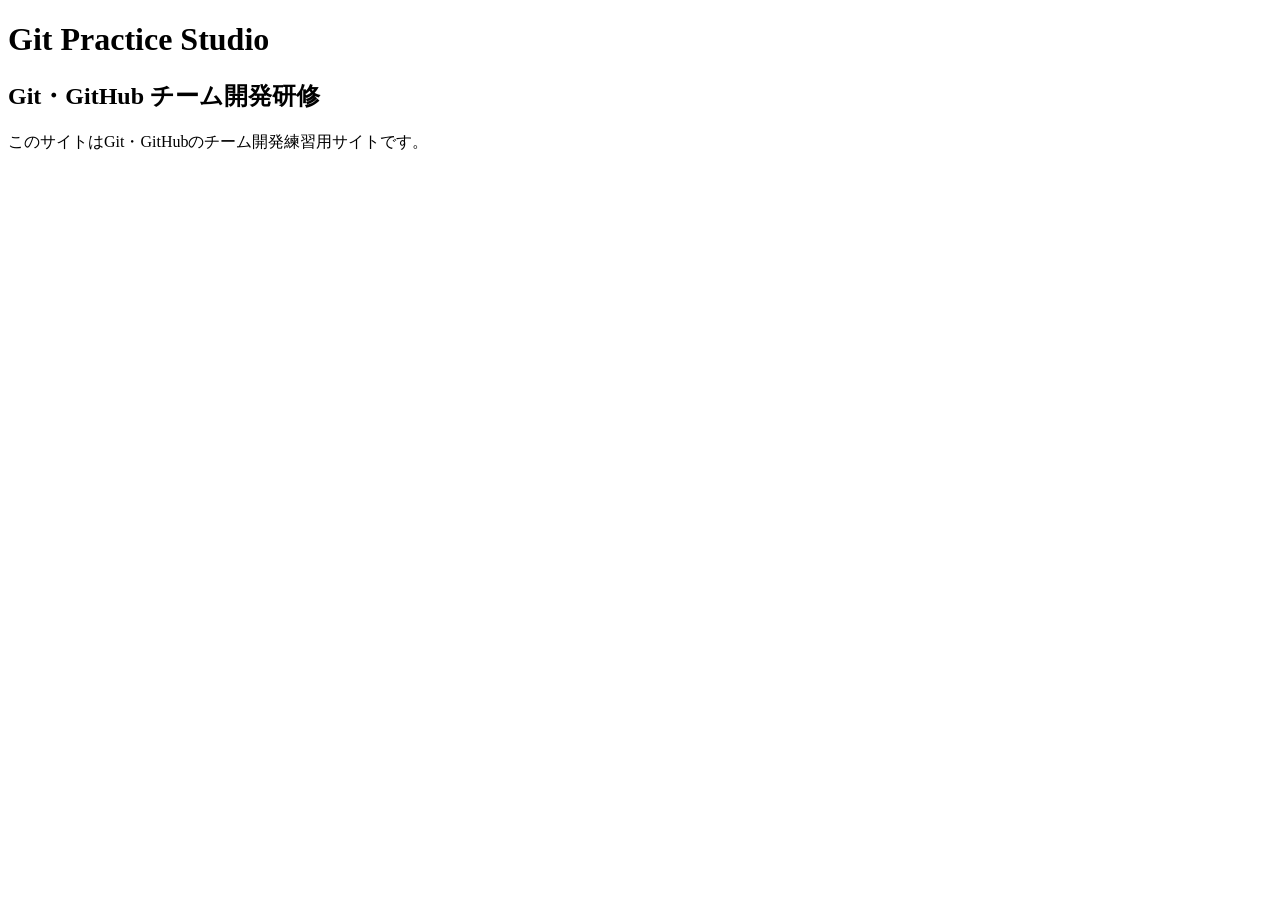
==== index.html @ be9e7ad2 "Create index.html" ====
<!DOCTYPE html>
<html lang="ja">
<head>
  <meta charset="UTF-8">
  <meta name="viewport" content="width=device-width, initial-scale=1.0">
  <title>Git Practice Studio</title>
  <link rel="stylesheet" href="./css/common.css">
</head>
<body>

  <header>
    <h1>Git Practice Studio</h1>
  </header>

  <main>
    <h2>Git・GitHub チーム開発研修</h2>
    <p>このサイトはGit・GitHubのチーム開発練習用サイトです。</p>
  </main>

</body>
</html>
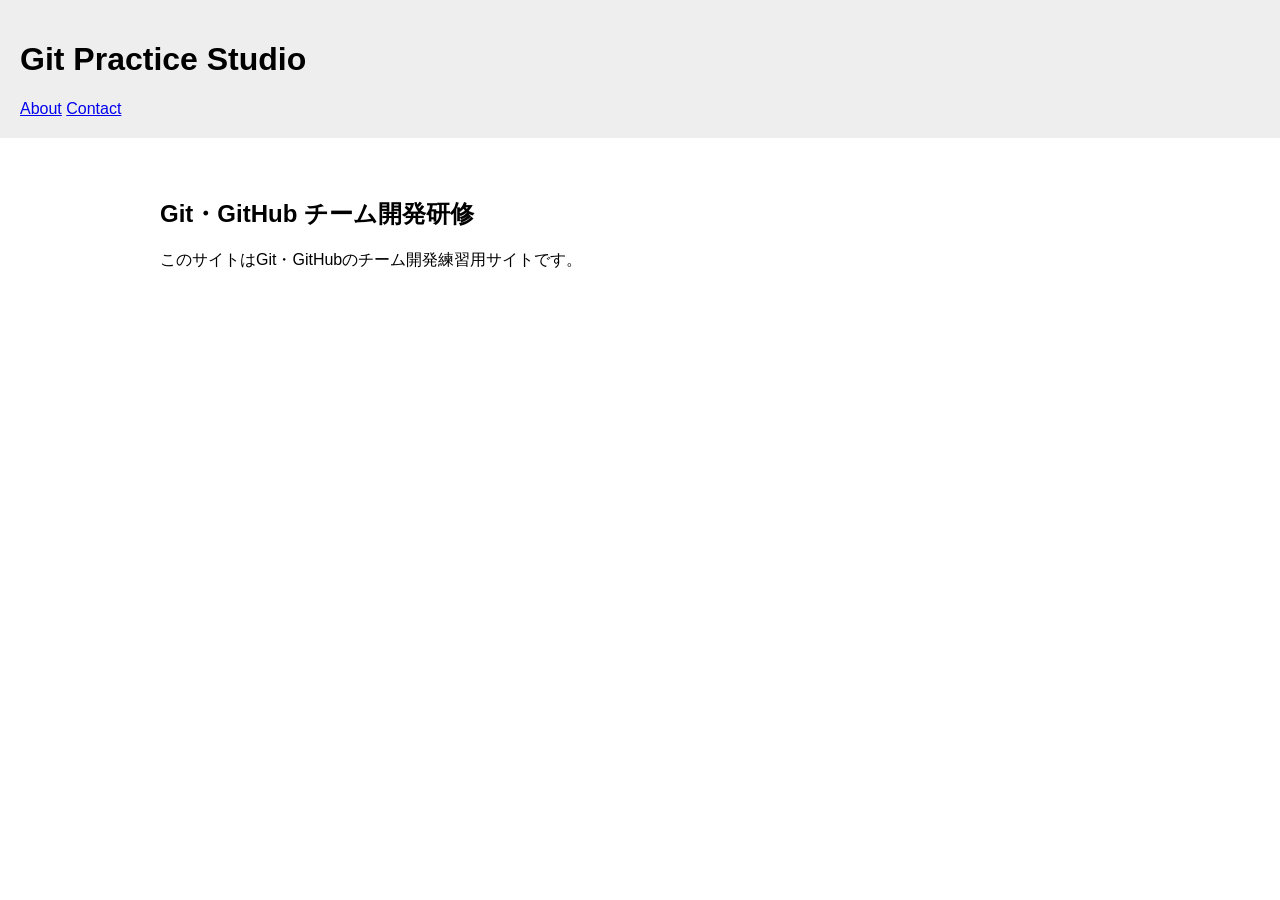
==== commit d0a1d5cc: "aboutとcontactのリンク作成" ====
--- a/index.html
+++ b/index.html
@@ -1,15 +1,21 @@
 <!DOCTYPE html>
 <html lang="ja">
+
 <head>
   <meta charset="UTF-8">
   <meta name="viewport" content="width=device-width, initial-scale=1.0">
   <title>Git Practice Studio</title>
   <link rel="stylesheet" href="./css/common.css">
 </head>
+
 <body>
 
   <header>
     <h1>Git Practice Studio</h1>
+    <nav aria-label="メインナビゲーション">
+      <a href="./pages/about.html">About</a>
+      <a href="./pages/contact.html">Contact</a>
+    </nav>
   </header>
 
   <main>
@@ -18,4 +24,5 @@
   </main>
 
 </body>
-</html>
+
+</html>
--- a/css/common.css
+++ b/css/common.css
@@ -0,0 +1,19 @@
+* {
+  box-sizing: border-box;
+}
+
+body {
+  margin: 0;
+  font-family: sans-serif;
+}
+
+header {
+  padding: 20px;
+  background: #eee;
+}
+
+main {
+  max-width: 1000px;
+  margin: 0 auto;
+  padding: 40px 20px;
+}
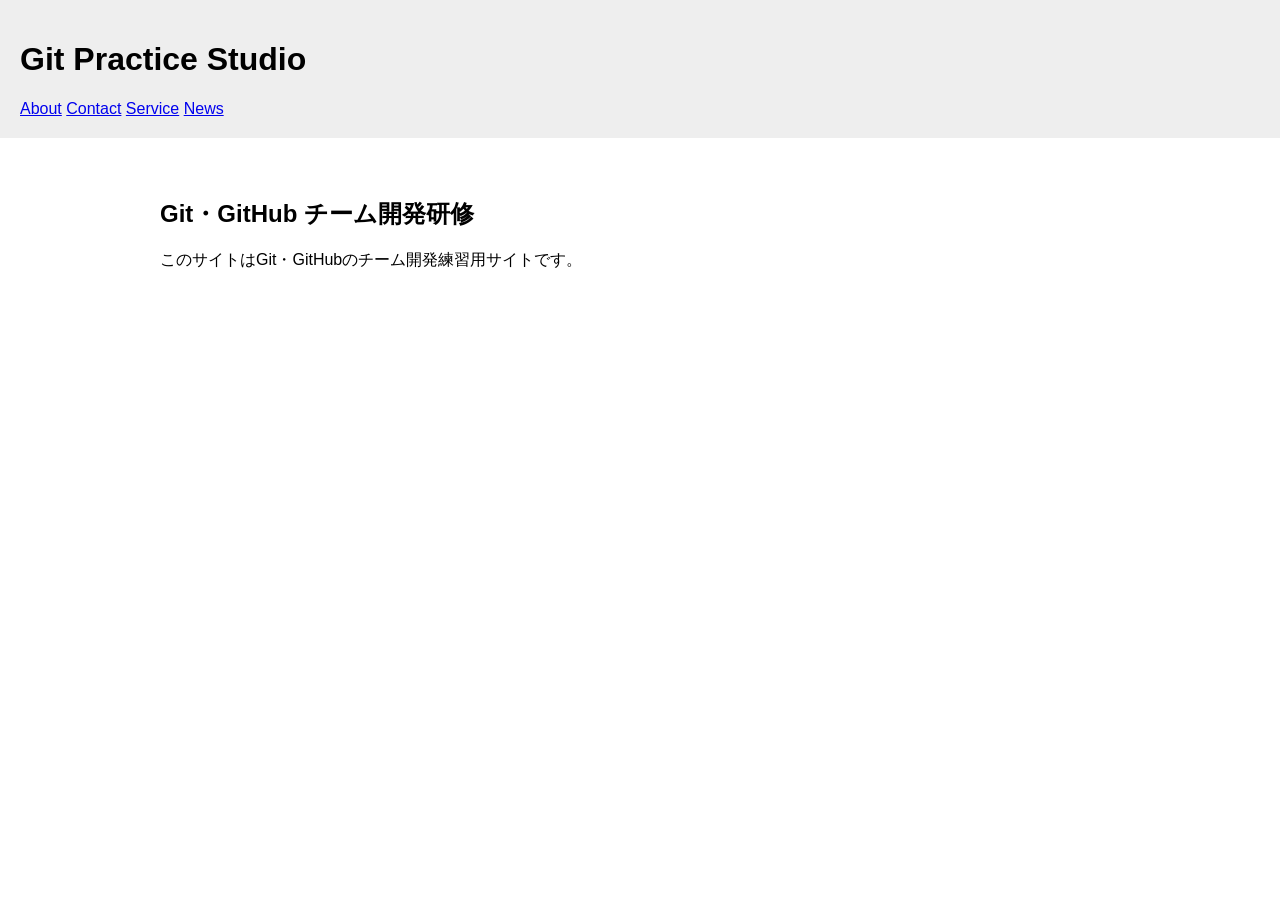
==== commit f13db501: "index.htmlにリンクを追加" ====
--- a/index.html
+++ b/index.html
@@ -15,6 +15,8 @@
     <nav aria-label="メインナビゲーション">
       <a href="./pages/about.html">About</a>
       <a href="./pages/contact.html">Contact</a>
+      <a href="./pages/service.html">Service</a>
+      <a href="./pages/news.html">News</a>
     </nav>
   </header>
 
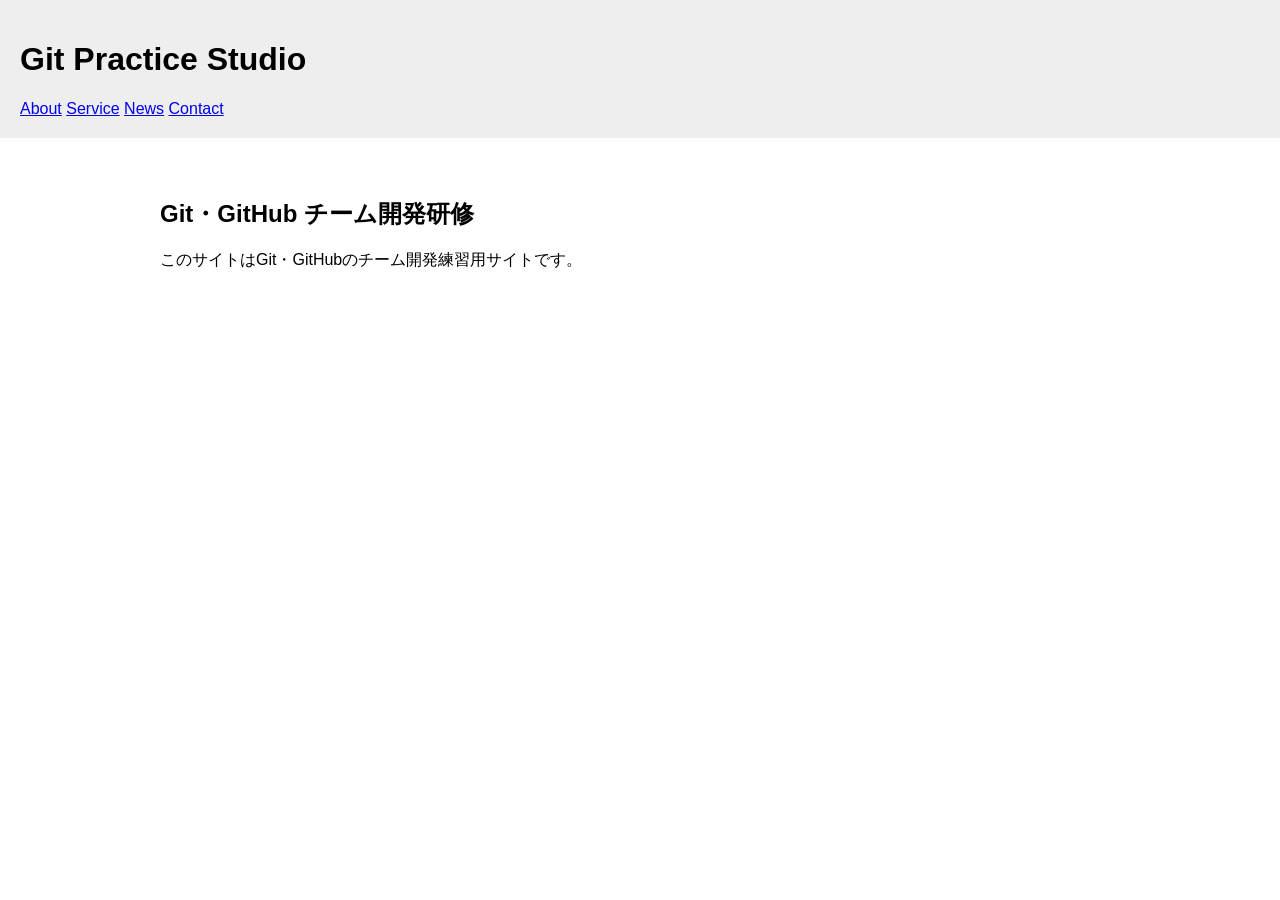
==== commit 137e2c39: "全リンク作成、並び替え" ====
--- a/index.html
+++ b/index.html
@@ -14,9 +14,9 @@
     <h1>Git Practice Studio</h1>
     <nav aria-label="メインナビゲーション">
       <a href="./pages/about.html">About</a>
-      <a href="./pages/contact.html">Contact</a>
       <a href="./pages/service.html">Service</a>
       <a href="./pages/news.html">News</a>
+      <a href="./pages/contact.html">Contact</a>
     </nav>
   </header>
 
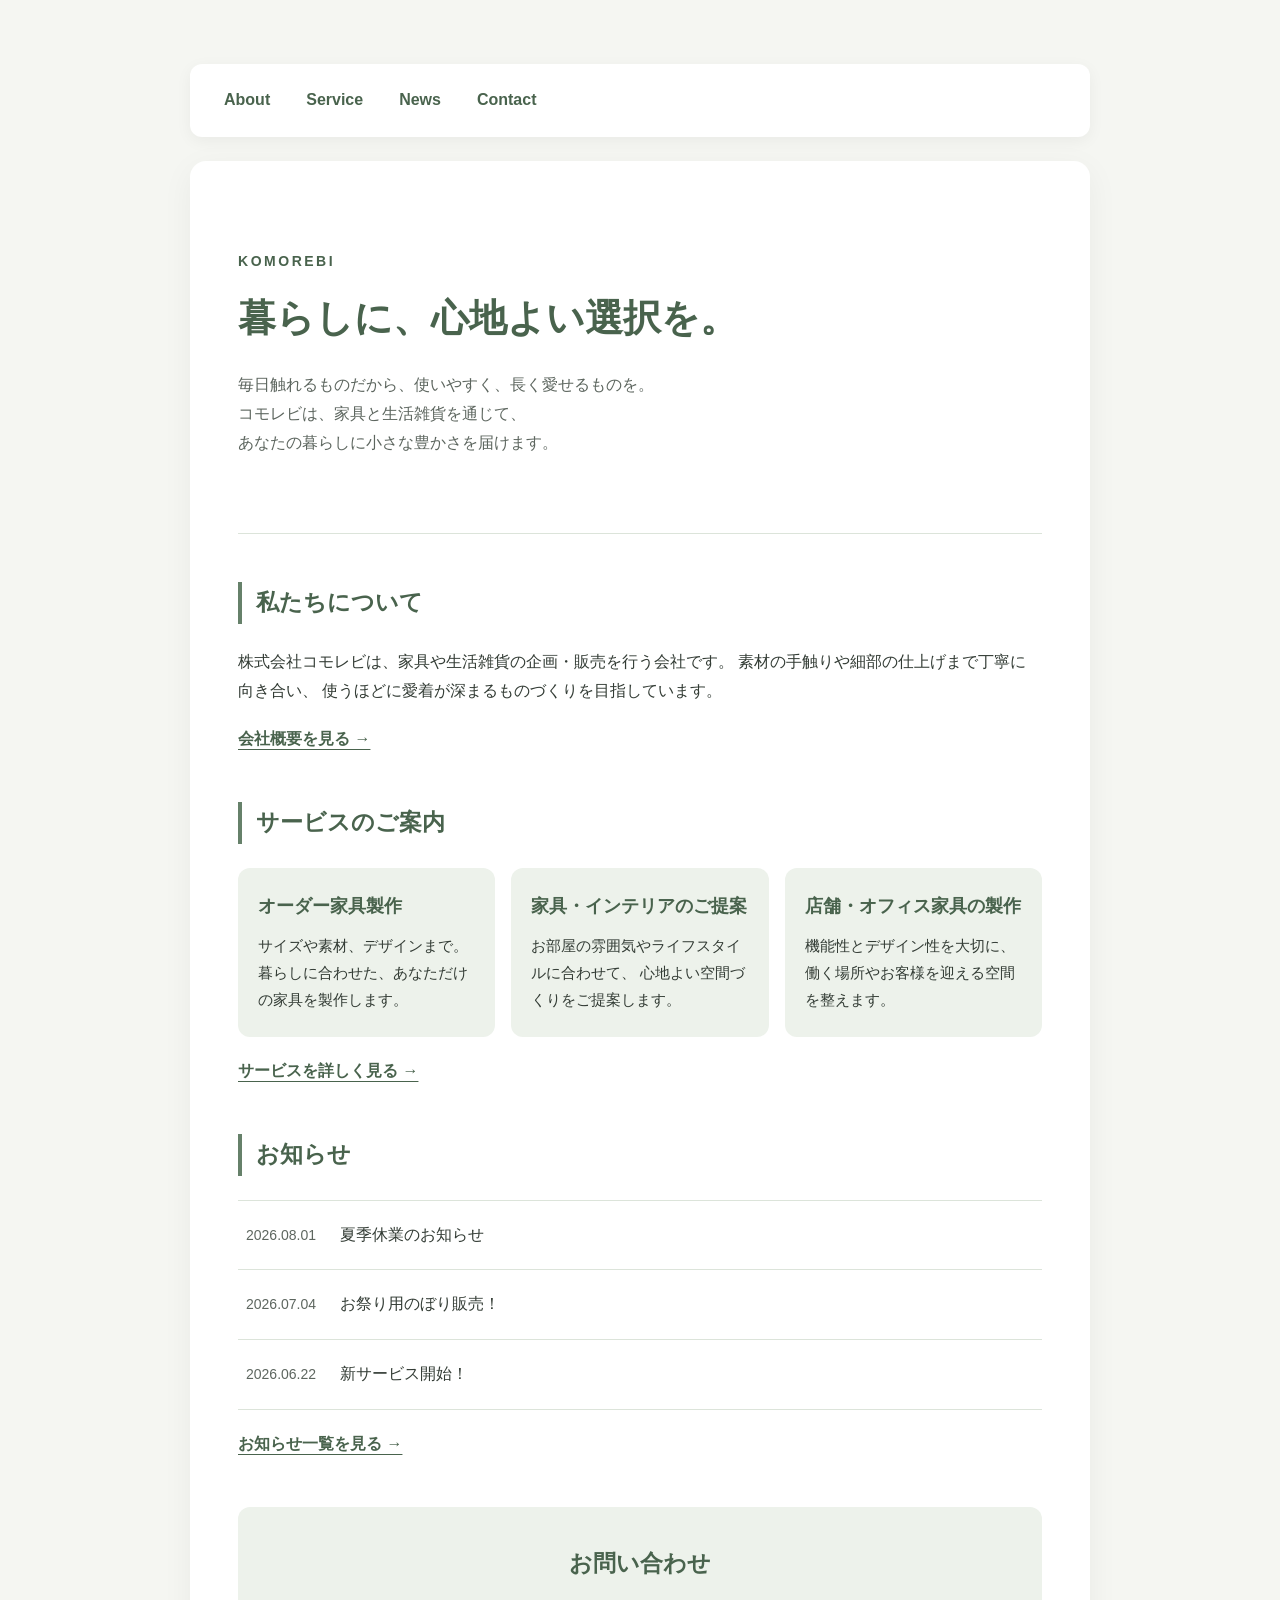
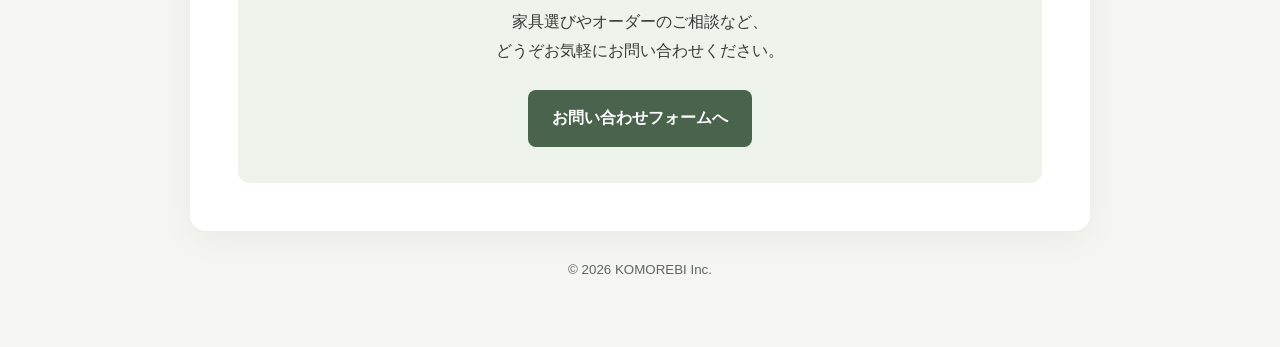
==== commit fb518308: "トップページ作成" ====
--- a/index.html
+++ b/index.html
@@ -11,7 +11,6 @@
 <body>
 
   <header>
-    <h1>Git Practice Studio</h1>
     <nav aria-label="メインナビゲーション">
       <a href="./pages/about.html">About</a>
       <a href="./pages/service.html">Service</a>
@@ -21,9 +20,102 @@
   </header>
 
   <main>
-    <h2>Git・GitHub チーム開発研修</h2>
-    <p>このサイトはGit・GitHubのチーム開発練習用サイトです。</p>
+    <section class="hero" aria-labelledby="hero-title">
+      <p class="eyebrow">KOMOREBI</p>
+      <h1 id="hero-title">暮らしに、心地よい選択を。</h1>
+      <p class="hero-text">
+        毎日触れるものだから、使いやすく、長く愛せるものを。<br>
+        コモレビは、家具と生活雑貨を通じて、<br>
+        あなたの暮らしに小さな豊かさを届けます。
+      </p>
+    </section>
+
+    <section class="section" aria-labelledby="about-title">
+      <h2 id="about-title">私たちについて</h2>
+      <p>
+        株式会社コモレビは、家具や生活雑貨の企画・販売を行う会社です。
+        素材の手触りや細部の仕上げまで丁寧に向き合い、
+        使うほどに愛着が深まるものづくりを目指しています。
+      </p>
+      <a class="text-link" href="pages/about.html">会社概要を見る →</a>
+    </section>
+
+    <section class="section" aria-labelledby="service-title">
+      <h2 id="service-title">サービスのご案内</h2>
+
+      <div class="service-grid">
+        <article class="service-card">
+          <h3>オーダー家具製作</h3>
+          <p>
+            サイズや素材、デザインまで。
+            暮らしに合わせた、あなただけの家具を製作します。
+          </p>
+        </article>
+
+        <article class="service-card">
+          <h3>家具・インテリアのご提案</h3>
+          <p>
+            お部屋の雰囲気やライフスタイルに合わせて、
+            心地よい空間づくりをご提案します。
+          </p>
+        </article>
+
+        <article class="service-card">
+          <h3>店舗・オフィス家具の製作</h3>
+          <p>
+            機能性とデザイン性を大切に、
+            働く場所やお客様を迎える空間を整えます。
+          </p>
+        </article>
+      </div>
+
+      <a class="text-link" href="pages/service.html">
+        サービスを詳しく見る →
+      </a>
+    </section>
+
+    <section class="section" aria-labelledby="news-title">
+      <h2 id="news-title">お知らせ</h2>
+
+      <ul class="news-list">
+        <li>
+          <a href="pages/news.html">
+            <time datetime="2026-08-01">2026.08.01</time>
+            <span>夏季休業のお知らせ</span>
+          </a>
+        </li>
+        <li>
+          <a href="pages/news.html">
+            <time datetime="2026-07-04">2026.07.04</time>
+            <span>お祭り用のぼり販売！</span>
+          </a>
+        </li>
+        <li>
+          <a href="pages/news.html">
+            <time datetime="2026-06-22">2026.06.22</time>
+            <span>新サービス開始！</span>
+          </a>
+        </li>
+      </ul>
+
+      <a class="text-link" href="pages/news.html">お知らせ一覧を見る →</a>
+    </section>
+
+    <section class="contact-section" aria-labelledby="contact-title">
+      <h2 id="contact-title">お問い合わせ</h2>
+      <p>
+        家具選びやオーダーのご相談など、<br>
+        どうぞお気軽にお問い合わせください。
+      </p>
+      <a class="button" href="pages/contact.html">
+        お問い合わせフォームへ
+      </a>
+    </section>
   </main>
+
+  <footer class="site-footer">
+    <small>&copy; 2026 KOMOREBI Inc.</small>
+  </footer>
 
 </body>
 
--- a/css/common.css
+++ b/css/common.css
@@ -1,19 +1,216 @@
+@charset "utf-8";
+
 * {
   box-sizing: border-box;
 }
 
 body {
   margin: 0;
-  font-family: sans-serif;
+  padding: 64px 20px;
+  font-family: "Noto Sans JP", "Yu Gothic", sans-serif;
+  line-height: 1.8;
+  color: #333c35;
+  background-color: #f5f6f2;
 }
 
 header {
-  padding: 20px;
-  background: #eee;
+  display: flex;
+  flex-wrap: wrap;
+  align-items: center;
+  justify-content: space-between;
+  gap: 16px;
+  width: 100%;
+  max-width: 900px;
+  margin: 0 auto 24px;
+  padding: 12px 20px;
+  background-color: #fff;
+  border-radius: 12px;
+  box-shadow: 0 4px 16px rgb(0 0 0 / 5%);
+}
+
+header nav {
+  display: flex;
+  flex-wrap: wrap;
+  align-items: center;
+  gap: 8px;
+}
+
+header a {
+  display: inline-block;
+  padding: 10px 14px;
+  border-radius: 8px;
+  color: #49634d;
+  font-weight: 700;
+  text-decoration: none;
+}
+
+header a:hover,
+header a[aria-current="page"] {
+  background-color: #edf2eb;
+}
+
+a:focus-visible {
+  outline: 3px solid #66816a;
+  outline-offset: 3px;
 }
 
 main {
-  max-width: 1000px;
+  width: 100%;
+  max-width: 900px;
   margin: 0 auto;
-  padding: 40px 20px;
-}
+  padding: 48px;
+  background-color: #fff;
+  border-radius: 16px;
+  box-shadow: 0 8px 32px rgb(0 0 0 / 5%);
+}
+
+p {
+  margin: 0;
+  overflow-wrap: anywhere;
+}
+
+.hero {
+  padding: 40px 0 48px;
+  border-bottom: 1px solid #dce4da;
+}
+
+.eyebrow {
+  margin-bottom: 16px;
+  font-size: 14px;
+  font-weight: 700;
+  letter-spacing: 0.18em;
+  color: #49634d;
+}
+
+h1 {
+  margin: 0 0 24px;
+  font-size: clamp(26px, 4vw, 38px);
+  line-height: 1.5;
+  color: #49634d;
+}
+
+.hero-text {
+  margin-bottom: 28px;
+  color: #5d665f;
+}
+
+.button {
+  display: inline-block;
+  max-width: 100%;
+  padding: 14px 24px;
+  border-radius: 8px;
+  font-weight: 700;
+  text-align: center;
+  text-decoration: none;
+  color: #fff;
+  background-color: #49634d;
+}
+
+.button:hover {
+  background-color: #354a38;
+}
+
+.section {
+  margin-top: 48px;
+}
+
+h2 {
+  margin: 0 0 24px;
+  padding-left: 14px;
+  border-left: 4px solid #66816a;
+  font-size: 23px;
+  color: #49634d;
+}
+
+.text-link {
+  display: inline-block;
+  margin-top: 20px;
+  font-weight: 700;
+  color: #49634d;
+  text-underline-offset: 5px;
+}
+
+.text-link:hover {
+  text-decoration-thickness: 2px;
+}
+
+.service-grid {
+  display: grid;
+  grid-template-columns: repeat(3, minmax(0, 1fr));
+  gap: 16px;
+}
+
+.service-card {
+  padding: 24px 20px;
+  border-radius: 12px;
+  background-color: #edf2eb;
+}
+
+.service-card h3 {
+  margin: 0 0 12px;
+  font-size: 18px;
+  line-height: 1.6;
+  color: #49634d;
+}
+
+.service-card p {
+  font-size: 15px;
+}
+
+.news-list {
+  margin: 0;
+  padding: 0;
+  list-style: none;
+  border-top: 1px solid #dce4da;
+}
+
+.news-list li {
+  border-bottom: 1px solid #dce4da;
+}
+
+.news-list a {
+  display: flex;
+  align-items: baseline;
+  gap: 24px;
+  padding: 20px 8px;
+  color: #333c35;
+  text-decoration: none;
+}
+
+.news-list a:hover {
+  background-color: #f5f6f2;
+}
+
+.news-list time {
+  flex-shrink: 0;
+  font-size: 14px;
+  color: #5d665f;
+}
+
+.news-list span {
+  overflow-wrap: anywhere;
+}
+
+.contact-section {
+  margin-top: 48px;
+  padding: 36px 24px;
+  border-radius: 12px;
+  text-align: center;
+  background-color: #edf2eb;
+}
+
+.contact-section h2 {
+  padding-left: 0;
+  border-left: none;
+}
+
+.contact-section p {
+  margin-bottom: 24px;
+}
+
+.site-footer {
+  max-width: 900px;
+  margin: 24px auto 0;
+  text-align: center;
+  color: #5d665f;
+}
